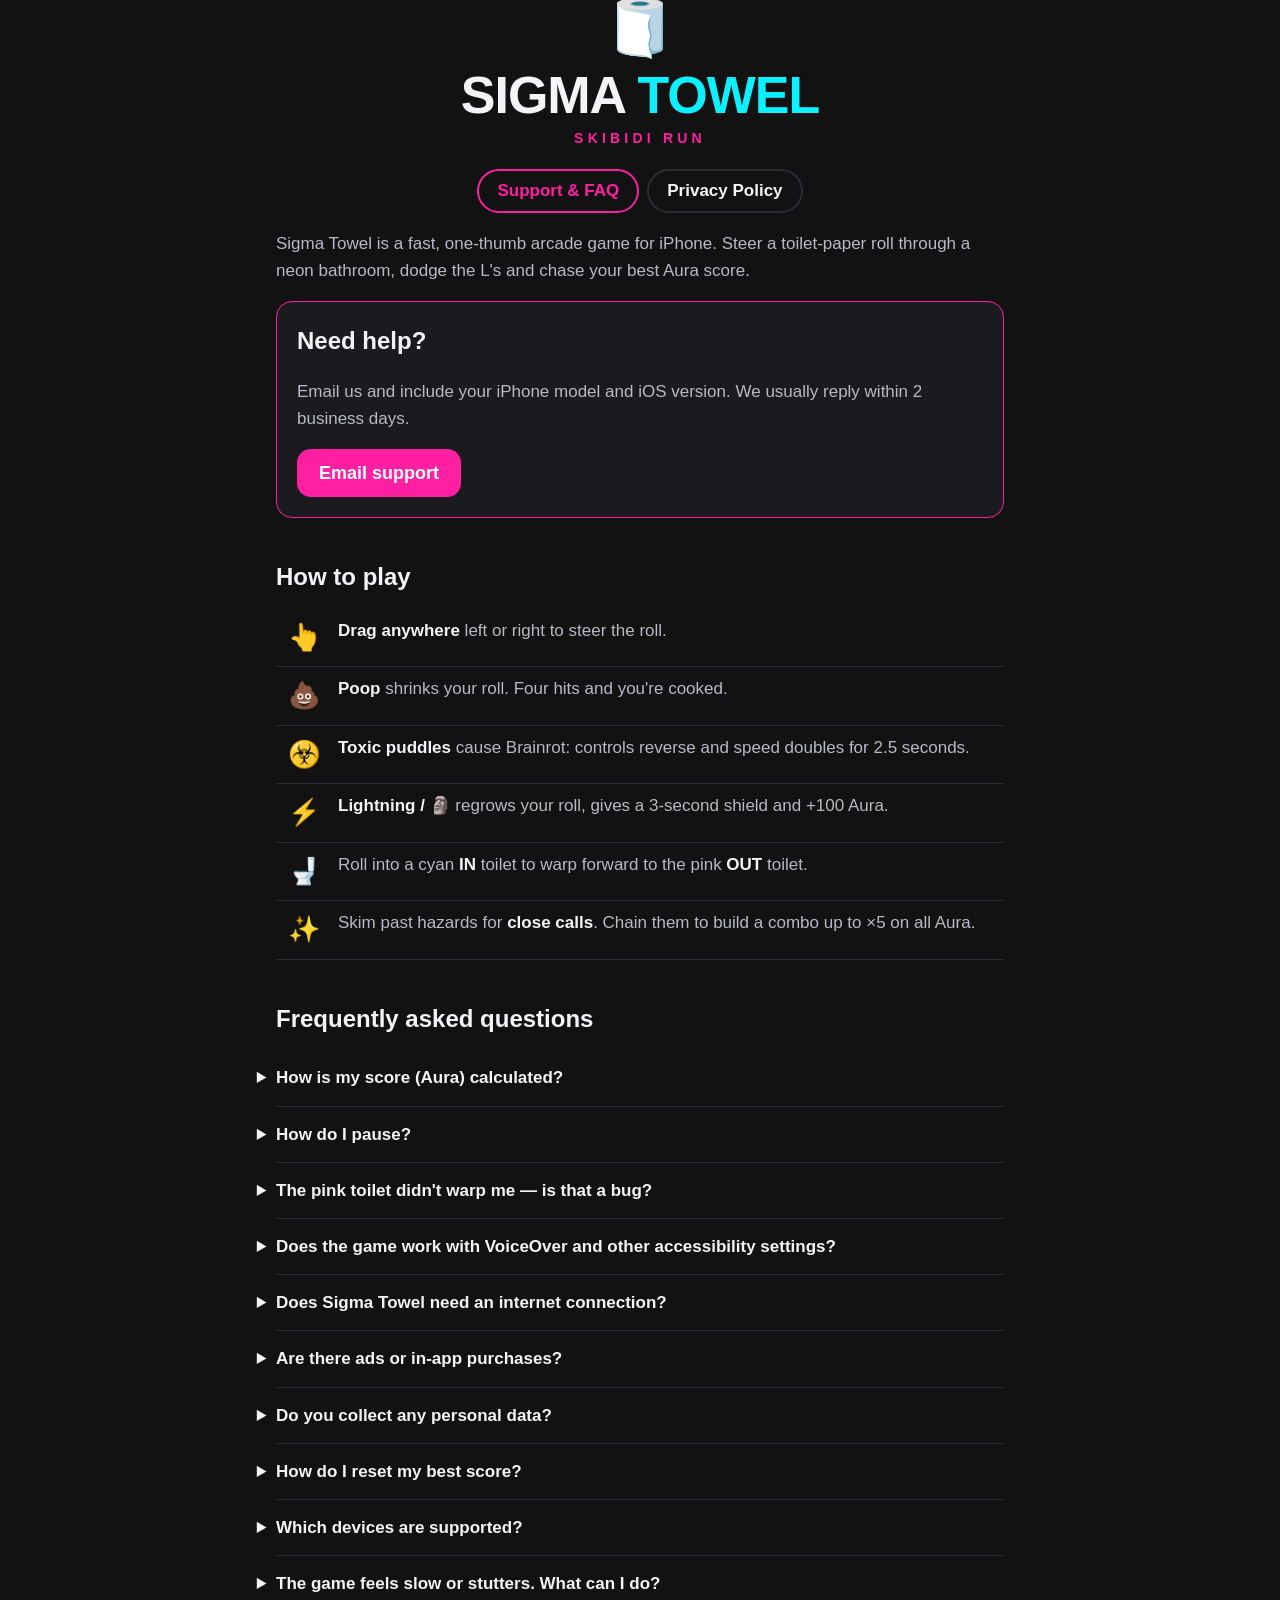
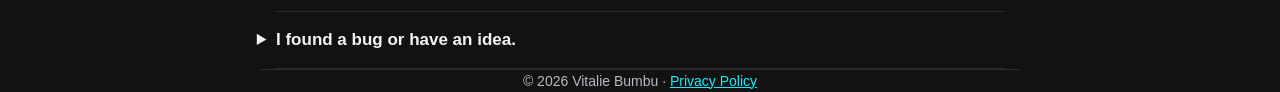
==== index.html @ f1f1dcd1 "Sigma Towel support site and privacy policy" ====
<!doctype html>
<html lang="en">
<head>
  <meta charset="utf-8">
  <meta name="viewport" content="width=device-width, initial-scale=1">
  <title>Sigma Towel Support</title>
  <meta name="description" content="Support, FAQ and contact for Sigma Towel: Skibidi Run, an iPhone arcade game.">
  <link rel="stylesheet" href="style.css">
</head>
<body>
  <header class="wrap">
    <div class="logo" aria-hidden="true">🧻</div>
    <h1>SIGMA <span>TOWEL</span></h1>
    <div class="tag">SKIBIDI RUN</div>
    <nav aria-label="Site">
      <a href="index.html" aria-current="page">Support &amp; FAQ</a>
      <a href="privacy.html">Privacy Policy</a>
    </nav>
  </header>

  <main class="wrap">
    <p>Sigma Towel is a fast, one-thumb arcade game for iPhone. Steer a toilet-paper roll through a neon bathroom, dodge the L's and chase your best Aura score.</p>

    <section class="card contact" aria-labelledby="contact">
      <h2 id="contact" style="margin-top:0">Need help?</h2>
      <p>Email us and include your iPhone model and iOS version. We usually reply within 2 business days.</p>
      <a class="button" href="mailto:vitalie.bumbu@gmail.com?subject=Sigma%20Towel%20support">Email support</a>
    </section>

    <h2 id="how">How to play</h2>
    <table>
      <tr><td aria-hidden="true">👆</td><td><strong>Drag anywhere</strong> left or right to steer the roll.</td></tr>
      <tr><td aria-hidden="true">💩</td><td><strong>Poop</strong> shrinks your roll. Four hits and you're cooked.</td></tr>
      <tr><td aria-hidden="true">☣️</td><td><strong>Toxic puddles</strong> cause Brainrot: controls reverse and speed doubles for 2.5 seconds.</td></tr>
      <tr><td aria-hidden="true">⚡</td><td><strong>Lightning / 🗿</strong> regrows your roll, gives a 3-second shield and +100 Aura.</td></tr>
      <tr><td aria-hidden="true">🚽</td><td>Roll into a cyan <strong>IN</strong> toilet to warp forward to the pink <strong>OUT</strong> toilet.</td></tr>
      <tr><td aria-hidden="true">✨</td><td>Skim past hazards for <strong>close calls</strong>. Chain them to build a combo up to ×5 on all Aura.</td></tr>
    </table>

    <h2 id="faq">Frequently asked questions</h2>

    <details>
      <summary>How is my score (Aura) calculated?</summary>
      <p>You earn 10 Aura every second you survive, +25 for each close call, +50 for each warp and +100 for each power-up. All of it is multiplied by your current combo (up to ×5). Taking any hit resets the combo.</p>
    </details>
    <details>
      <summary>How do I pause?</summary>
      <p>Tap the pause button in the top-left corner. The game also pauses automatically when you get a call, open Control Center or leave the app, and only resumes when you tap the screen.</p>
    </details>
    <details>
      <summary>The pink toilet didn't warp me — is that a bug?</summary>
      <p>No. Only cyan <strong>IN</strong> toilets warp you, and always forward. Pink <strong>OUT</strong> toilets are exits, so rolling over one is harmless.</p>
    </details>
    <details>
      <summary>Does the game work with VoiceOver and other accessibility settings?</summary>
      <p>Yes. VoiceOver reads your score, roll size and game events, and lets you drag to steer directly. A two-finger double tap (Magic Tap) pauses. With <strong>Reduce Motion</strong> on, screen shake, pulses and drifting text are turned off. All text meets WCAG AA contrast.</p>
    </details>
    <details>
      <summary>Does Sigma Towel need an internet connection?</summary>
      <p>No. The game works fully offline.</p>
    </details>
    <details>
      <summary>Are there ads or in-app purchases?</summary>
      <p>No. There are no ads, no in-app purchases and no accounts.</p>
    </details>
    <details>
      <summary>Do you collect any personal data?</summary>
      <p>No. Your best score is stored only on your iPhone. See the <a href="privacy.html">Privacy Policy</a>.</p>
    </details>
    <details>
      <summary>How do I reset my best score?</summary>
      <p>Delete the app and reinstall it. Your best score is stored only on this device, so deleting the app erases it.</p>
    </details>
    <details>
      <summary>Which devices are supported?</summary>
      <p>iPhone with iOS 17 or later. The game plays in portrait orientation.</p>
    </details>
    <details>
      <summary>The game feels slow or stutters. What can I do?</summary>
      <p>Close other apps, turn off Low Power Mode and make sure iOS is up to date. If it continues, email us your iPhone model and iOS version.</p>
    </details>
    <details>
      <summary>I found a bug or have an idea.</summary>
      <p>We'd love to hear it. <a href="mailto:vitalie.bumbu@gmail.com?subject=Sigma%20Towel%20feedback">Email us</a>, and add a screenshot if you can.</p>
    </details>
  </main>

  <footer class="wrap">
    © 2026 Vitalie Bumbu · <a href="privacy.html">Privacy Policy</a>
  </footer>
</body>
</html>
---- style.css ----
:root {
  --bg: #121212;
  --panel: #1b1b1f;
  --text: #f4f4f6;
  --muted: #b9b9c3;
  --pink: #ff1fa3;
  --cyan: #0df0ff;
  --lime: #a3ff14;
  --line: #2c2c34;
}
* { box-sizing: border-box; }
html { -webkit-text-size-adjust: 100%; }
body {
  margin: 0;
  background: var(--bg);
  color: var(--text);
  font: 17px/1.6 -apple-system, BlinkMacSystemFont, "Avenir Next", "Segoe UI", sans-serif;
}
a { color: var(--cyan); }
a:focus-visible, summary:focus-visible { outline: 3px solid var(--lime); outline-offset: 3px; border-radius: 4px; }
.wrap { max-width: 760px; margin: 0 auto; padding: 0 16px; }
header { padding: 48px 0 24px; text-align: center; }
.logo { font-size: 56px; line-height: 1; }
h1 { margin: 12px 0 4px; font-size: clamp(34px, 8vw, 52px); font-weight: 900; letter-spacing: -0.02em; line-height: 1.05; }
h1 span { color: var(--cyan); }
.tag { color: var(--pink); font-weight: 800; letter-spacing: 0.3em; font-size: 14px; }
nav { display: flex; gap: 8px; justify-content: center; flex-wrap: wrap; margin-top: 20px; }
nav a {
  min-height: 44px; display: inline-flex; align-items: center; padding: 0 18px;
  border: 2px solid var(--line); border-radius: 999px; text-decoration: none; font-weight: 700; color: var(--text);
}
nav a[aria-current="page"] { border-color: var(--pink); color: var(--pink); }
main { padding-bottom: 48px; }
h2 { font-size: 24px; margin: 40px 0 12px; }
h3 { font-size: 18px; margin: 24px 0 6px; }
p, li { color: var(--muted); }
strong { color: var(--text); }
.card { background: var(--panel); border: 1px solid var(--line); border-radius: 16px; padding: 20px; margin: 16px 0; }
.contact { border-color: var(--pink); }
.button {
  display: inline-flex; align-items: center; min-height: 48px; padding: 0 22px; border-radius: 14px;
  background: var(--pink); color: #fff; font-weight: 800; text-decoration: none; font-size: 18px;
}
details { border-bottom: 1px solid var(--line); }
summary { cursor: pointer; padding: 14px 0; font-weight: 700; color: var(--text); min-height: 44px; list-style-position: outside; }
details p, details ul { margin-top: 0; }
table { width: 100%; border-collapse: collapse; }
td { padding: 8px 6px; border-bottom: 1px solid var(--line); vertical-align: top; color: var(--muted); }
td:first-child { width: 56px; font-size: 26px; text-align: center; }
footer { border-top: 1px solid var(--line); padding: 24px 0 40px; color: var(--muted); font-size: 14px; text-align: center; }
@media (prefers-reduced-motion: no-preference) { html { scroll-behavior: smooth; } }
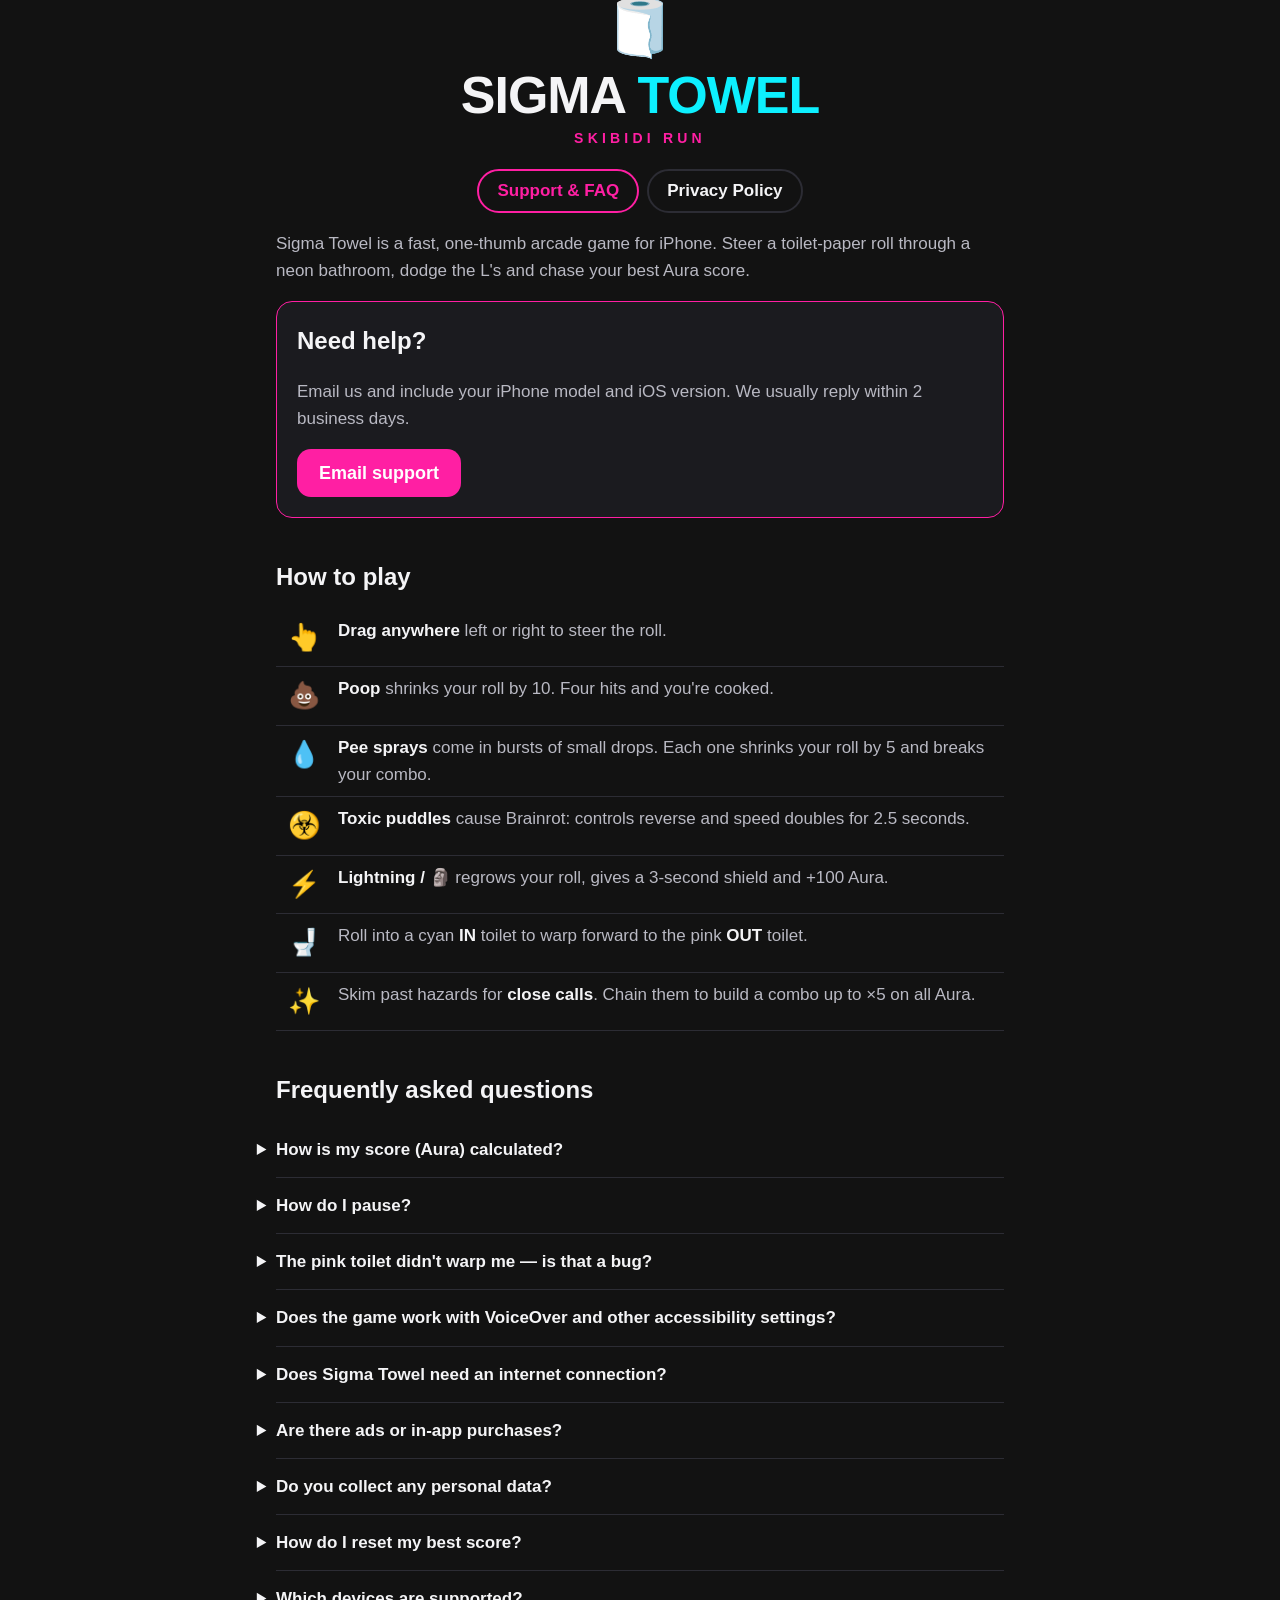
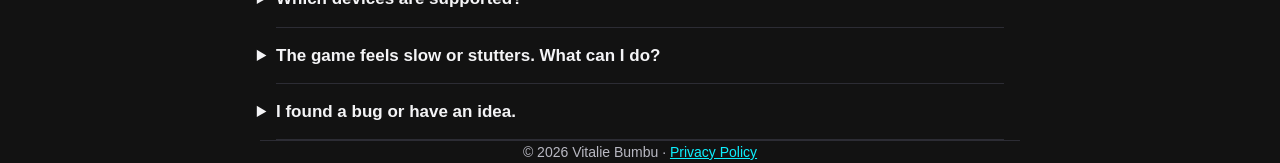
==== commit 8bee6c73: "Add pee sprays to how-to-play" ====
--- a/index.html
+++ b/index.html
@@ -24,13 +24,14 @@
     <section class="card contact" aria-labelledby="contact">
       <h2 id="contact" style="margin-top:0">Need help?</h2>
       <p>Email us and include your iPhone model and iOS version. We usually reply within 2 business days.</p>
-      <a class="button" href="mailto:vitalie.bumbu@gmail.com?subject=Sigma%20Towel%20support">Email support</a>
+      <a class="button" href="mailto:ruviel.box@gmail.com?subject=Sigma%20Towel%20support">Email support</a>
     </section>
 
     <h2 id="how">How to play</h2>
     <table>
       <tr><td aria-hidden="true">👆</td><td><strong>Drag anywhere</strong> left or right to steer the roll.</td></tr>
-      <tr><td aria-hidden="true">💩</td><td><strong>Poop</strong> shrinks your roll. Four hits and you're cooked.</td></tr>
+      <tr><td aria-hidden="true">💩</td><td><strong>Poop</strong> shrinks your roll by 10. Four hits and you're cooked.</td></tr>
+      <tr><td aria-hidden="true">💧</td><td><strong>Pee sprays</strong> come in bursts of small drops. Each one shrinks your roll by 5 and breaks your combo.</td></tr>
       <tr><td aria-hidden="true">☣️</td><td><strong>Toxic puddles</strong> cause Brainrot: controls reverse and speed doubles for 2.5 seconds.</td></tr>
       <tr><td aria-hidden="true">⚡</td><td><strong>Lightning / 🗿</strong> regrows your roll, gives a 3-second shield and +100 Aura.</td></tr>
       <tr><td aria-hidden="true">🚽</td><td>Roll into a cyan <strong>IN</strong> toilet to warp forward to the pink <strong>OUT</strong> toilet.</td></tr>
@@ -81,7 +82,7 @@
     </details>
     <details>
       <summary>I found a bug or have an idea.</summary>
-      <p>We'd love to hear it. <a href="mailto:vitalie.bumbu@gmail.com?subject=Sigma%20Towel%20feedback">Email us</a>, and add a screenshot if you can.</p>
+      <p>We'd love to hear it. <a href="mailto:ruviel.box@gmail.com?subject=Sigma%20Towel%20feedback">Email us</a>, and add a screenshot if you can.</p>
     </details>
   </main>
 
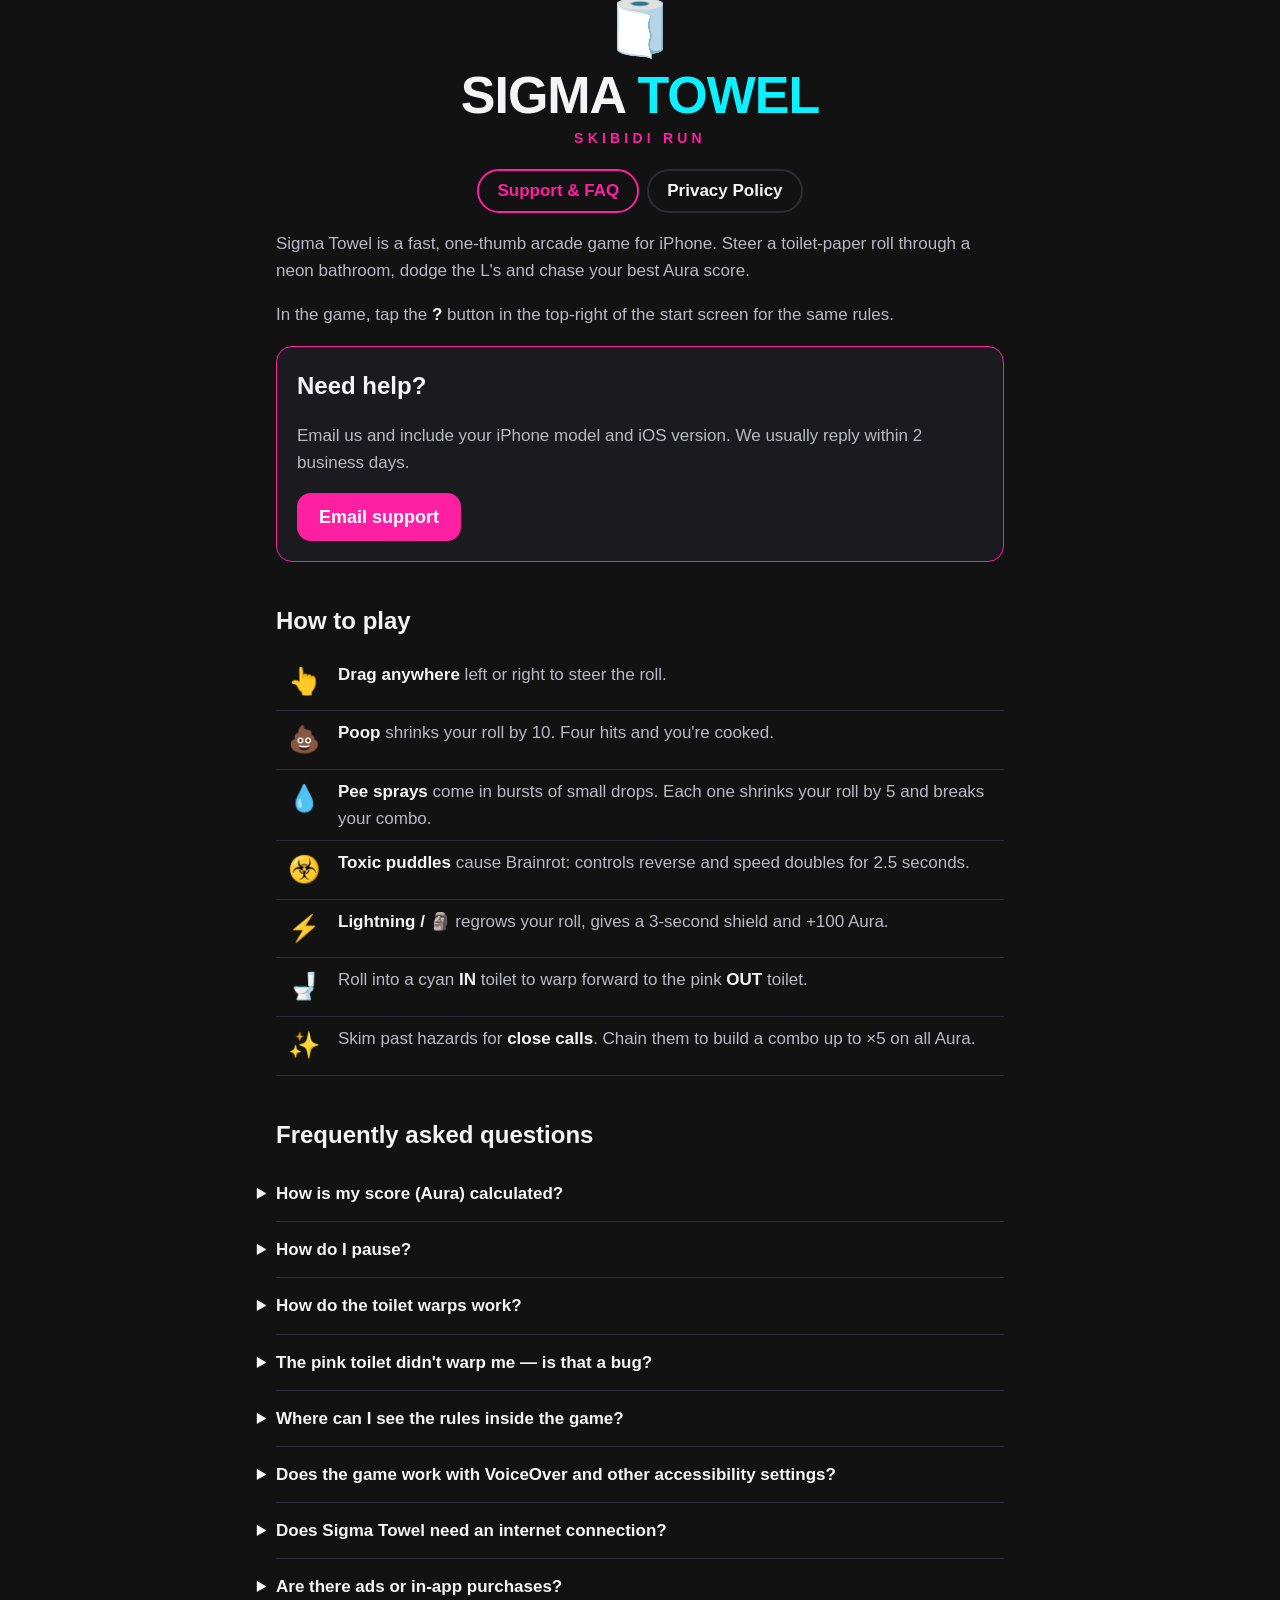
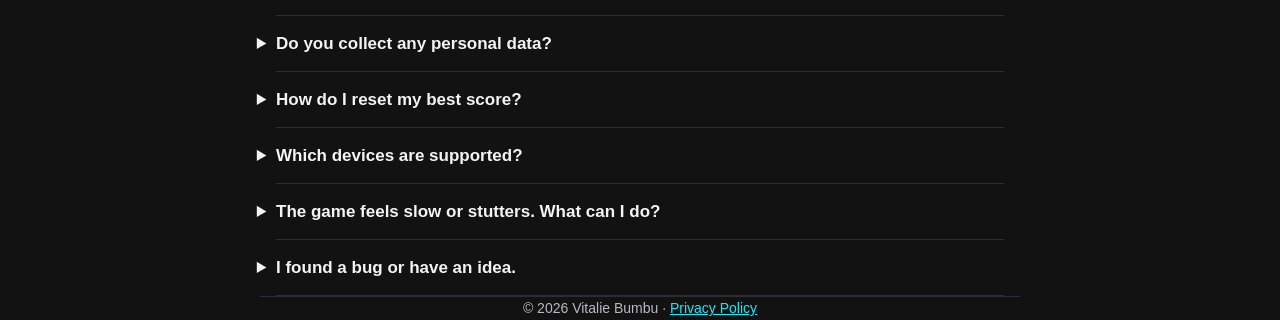
==== commit 99509f3f: "Explain toilet warps and the in-game rules screen" ====
--- a/index.html
+++ b/index.html
@@ -20,6 +20,7 @@
 
   <main class="wrap">
     <p>Sigma Towel is a fast, one-thumb arcade game for iPhone. Steer a toilet-paper roll through a neon bathroom, dodge the L's and chase your best Aura score.</p>
+    <p>In the game, tap the <strong>?</strong> button in the top-right of the start screen for the same rules.</p>
 
     <section class="card contact" aria-labelledby="contact">
       <h2 id="contact" style="margin-top:0">Need help?</h2>
@@ -49,8 +50,21 @@
       <p>Tap the pause button in the top-left corner. The game also pauses automatically when you get a call, open Control Center or leave the app, and only resumes when you tap the screen.</p>
     </details>
     <details>
+      <summary>How do the toilet warps work?</summary>
+      <p>Toilets come in pairs: a cyan <strong>IN</strong> toilet and a pink <strong>OUT</strong> toilet further up the track. Roll into the IN toilet and the whole bathroom jumps forward in a flash, so you land on the OUT toilet in your own row. Each warp gives +50 Aura (times your combo) and a short moment of protection when you land.</p>
+      <ul>
+        <li>Only IN toilets warp you, and always <strong>forward</strong>. You are never sent back.</li>
+        <li>Rolling over a pink OUT toilet on its own does nothing.</li>
+        <li>After a warp there is a short cooldown before the next one.</li>
+      </ul>
+    </details>
+    <details>
       <summary>The pink toilet didn't warp me — is that a bug?</summary>
-      <p>No. Only cyan <strong>IN</strong> toilets warp you, and always forward. Pink <strong>OUT</strong> toilets are exits, so rolling over one is harmless.</p>
+      <p>No. Pink <strong>OUT</strong> toilets are exits only, so rolling over one is harmless. Aim for the cyan <strong>IN</strong> toilet.</p>
+    </details>
+    <details>
+      <summary>Where can I see the rules inside the game?</summary>
+      <p>On the start screen, tap the <strong>?</strong> button in the top-right corner to open <strong>How it works</strong>. Tap anywhere to go back. With VoiceOver, it is in the Actions rotor on the start screen.</p>
     </details>
     <details>
       <summary>Does the game work with VoiceOver and other accessibility settings?</summary>
